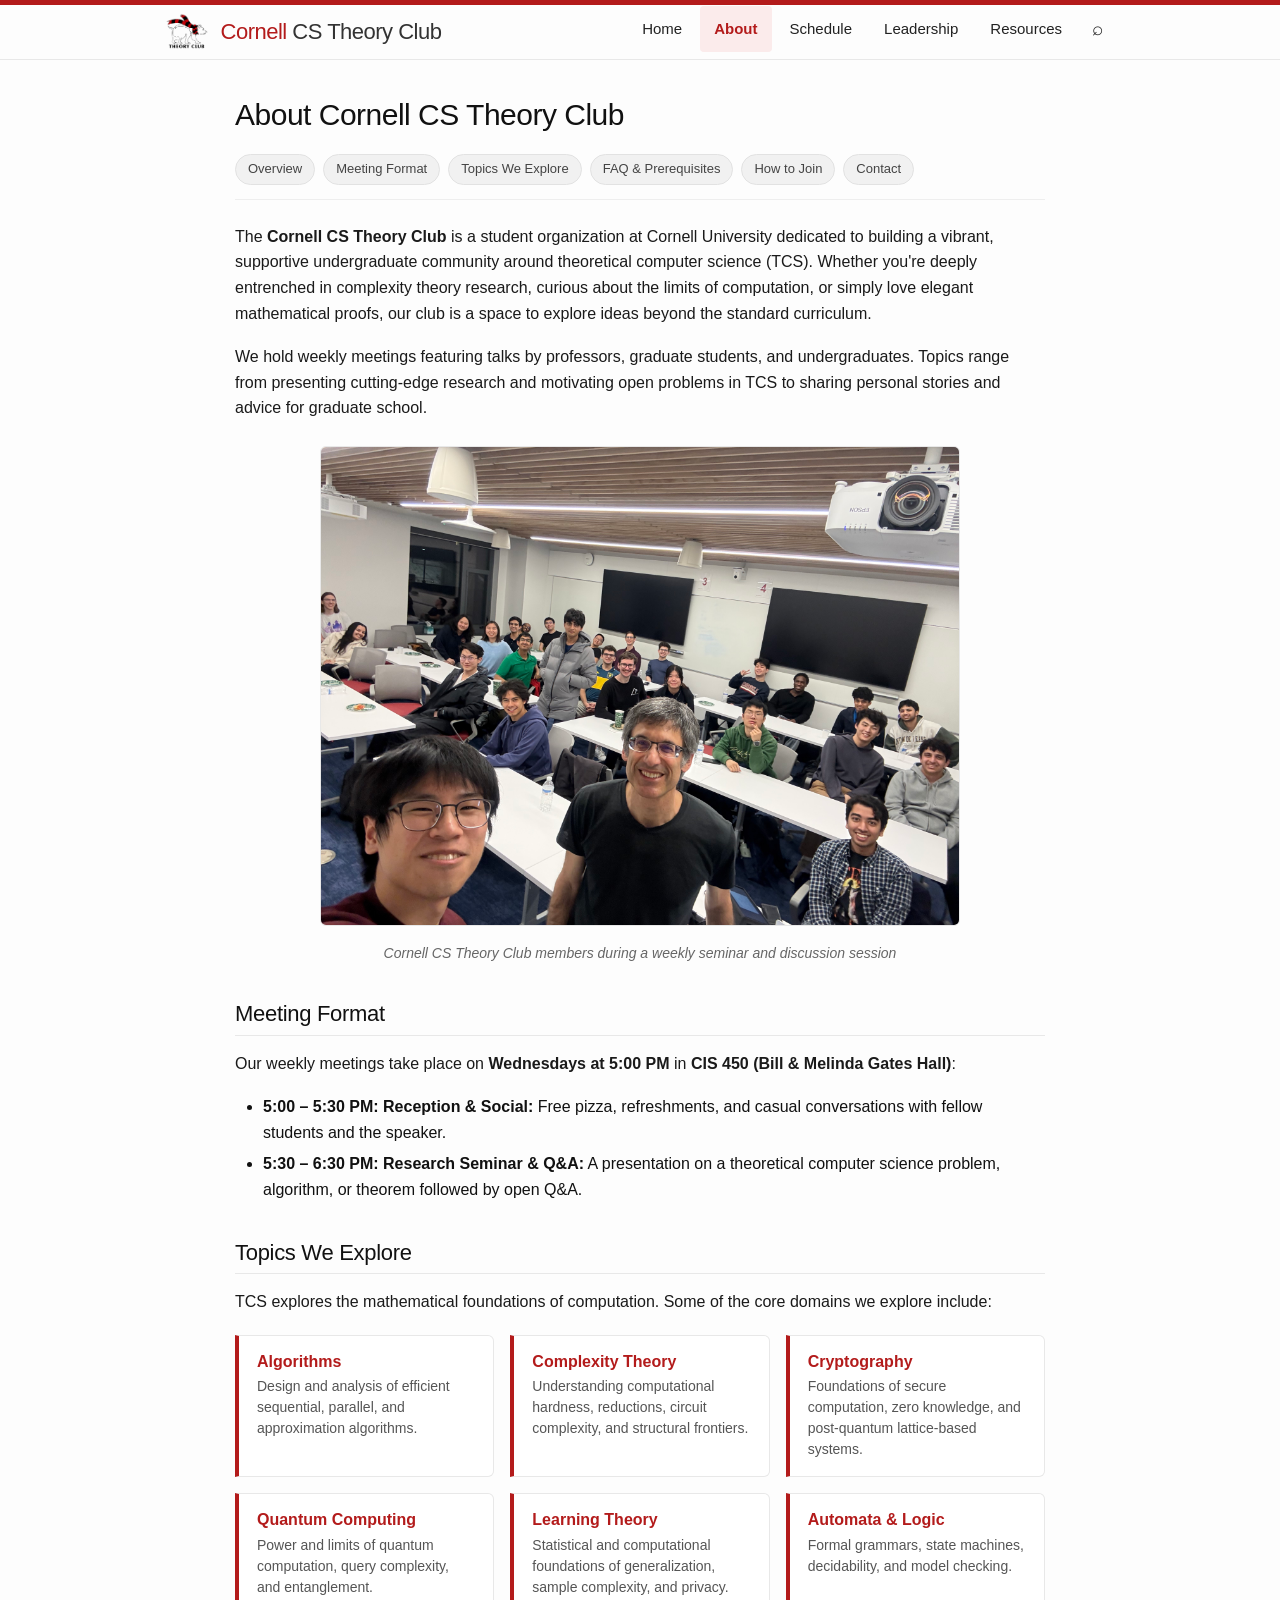
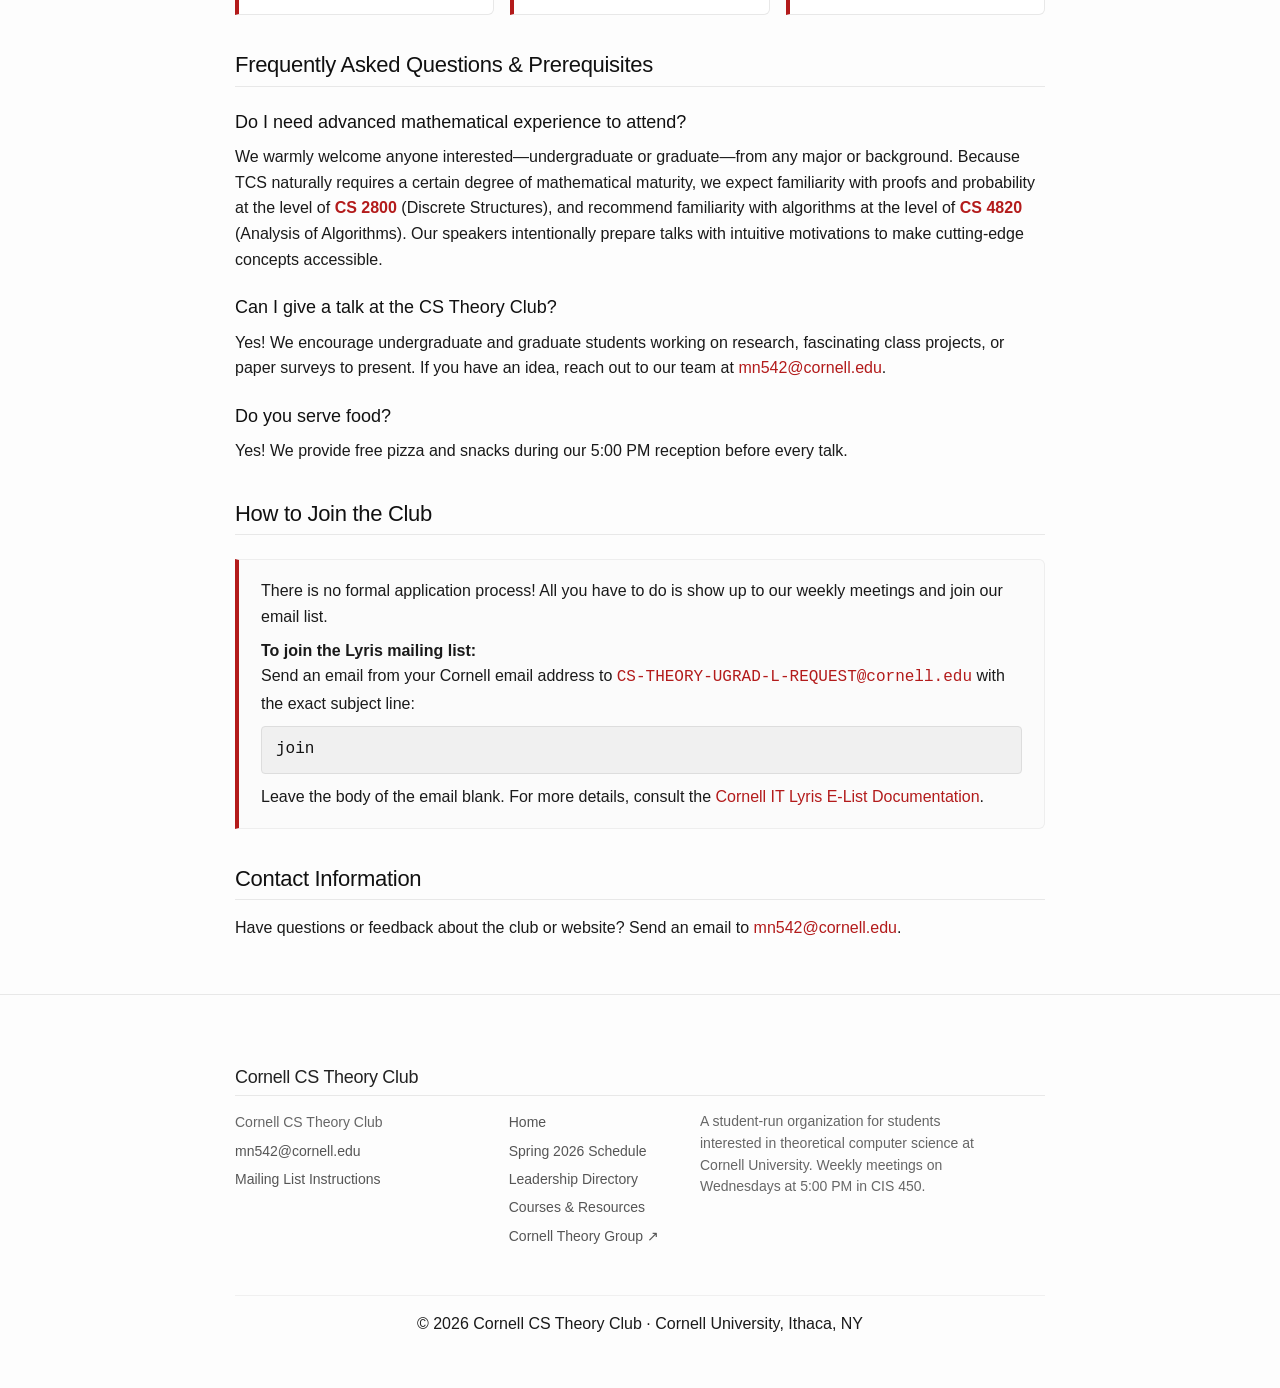
==== about.html @ 3f64b9d6 "Reformat" ====
<!DOCTYPE html>
<html lang="en">
<head>
    <meta charset="utf-8">
    <meta http-equiv="X-UA-Compatible" content="IE=edge">
    <meta name="viewport" content="width=device-width, initial-scale=1">
    <title>About Us | Cornell CS Theory Club</title>
    <meta name="description" content="Learn about the Cornell CS Theory Club, meeting formats, mathematical prerequisites, and how to get involved.">
    <link rel="canonical" href="https://theoryclub.cs.cornell.edu/about.html">
    <link rel="icon" type="image/x-icon" href="favicon.ico">
    <link rel="stylesheet" href="assets/css/main.css">
</head>
<body>
    <!-- Site Header & Navigation Bar -->
    <header class="site-header">
        <nav class="navbar">
            <div class="navbar-container">
                <div class="site-title-container">
                    <a href="index.html"><img src="logo.png" alt="CS Theory Club Logo" class="site-logo"></a>
                    <a class="site-title" rel="author" href="index.html"><span class="cornell">Cornell</span> CS Theory Club</a>
                </div>
                <div class="navbar-contents">
                    <ul>
                        <li><a href="index.html">Home</a></li>
                        <li class="active"><a href="about.html">About</a></li>
                        <li><a href="schedule.html">Schedule</a></li>
                        <li><a href="leadership.html">Leadership</a></li>
                        <li><a href="resources.html">Resources</a></li>
                        <li><a href="schedule.html" title="Search talks" class="nav-search-btn">⌕</a></li>
                    </ul>
                </div>
            </div>
        </nav>
    </header>

    <!-- Main Page Content -->
    <main class="page-content" aria-label="Content">
        <div class="wrapper">
            <h1 class="page-heading" id="overview">About Cornell CS Theory Club</h1>

            <div class="subnav-pills">
                <a href="#overview">Overview</a>
                <a href="#meetings">Meeting Format</a>
                <a href="#topics">Topics We Explore</a>
                <a href="#faq">FAQ &amp; Prerequisites</a>
                <a href="#join">How to Join</a>
                <a href="#contact">Contact</a>
            </div>

            <p>
                The <strong>Cornell CS Theory Club</strong> is a student organization at Cornell University dedicated to building a vibrant, 
                supportive undergraduate community around theoretical computer science (TCS). 
                Whether you're deeply entrenched in complexity theory research, curious about the limits of computation, or simply love elegant mathematical proofs, 
                our club is a space to explore ideas beyond the standard curriculum.
            </p>

            <p>
                We hold weekly meetings featuring talks by professors, graduate students, and undergraduates. 
                Topics range from presenting cutting-edge research and motivating open problems in TCS to sharing personal stories and advice for graduate school.
            </p>

            <figure>
                <img src="club2.jpg" alt="CS Theory Club Discussion" style="max-height: 480px; object-fit: cover;">
                <figcaption>Cornell CS Theory Club members during a weekly seminar and discussion session</figcaption>
            </figure>

            <!-- Meeting Format -->
            <h2 id="meetings">Meeting Format</h2>
            <p>Our weekly meetings take place on <strong>Wednesdays at 5:00 PM</strong> in <strong>CIS 450 (Bill &amp; Melinda Gates Hall)</strong>:</p>

            <ul>
                <li><strong>5:00 – 5:30 PM: Reception &amp; Social:</strong> Free pizza, refreshments, and casual conversations with fellow students and the speaker.</li>
                <li><strong>5:30 – 6:30 PM: Research Seminar &amp; Q&amp;A:</strong> A presentation on a theoretical computer science problem, algorithm, or theorem followed by open Q&amp;A.</li>
            </ul>

            <!-- Topics We Explore -->
            <h2 id="topics">Topics We Explore</h2>
            <p>
                TCS explores the mathematical foundations of computation. Some of the core domains we explore include:
            </p>

            <div class="topics-grid">
                <div class="topic-item">
                    <h4>Algorithms</h4>
                    <p>Design and analysis of efficient sequential, parallel, and approximation algorithms.</p>
                </div>
                <div class="topic-item">
                    <h4>Complexity Theory</h4>
                    <p>Understanding computational hardness, reductions, circuit complexity, and structural frontiers.</p>
                </div>
                <div class="topic-item">
                    <h4>Cryptography</h4>
                    <p>Foundations of secure computation, zero knowledge, and post-quantum lattice-based systems.</p>
                </div>
                <div class="topic-item">
                    <h4>Quantum Computing</h4>
                    <p>Power and limits of quantum computation, query complexity, and entanglement.</p>
                </div>
                <div class="topic-item">
                    <h4>Learning Theory</h4>
                    <p>Statistical and computational foundations of generalization, sample complexity, and privacy.</p>
                </div>
                <div class="topic-item">
                    <h4>Automata &amp; Logic</h4>
                    <p>Formal grammars, state machines, decidability, and model checking.</p>
                </div>
            </div>

            <!-- Mathematical Maturity & Prerequisites -->
            <h2 id="faq">Frequently Asked Questions &amp; Prerequisites</h2>

            <h3>Do I need advanced mathematical experience to attend?</h3>
            <p>
                We warmly welcome anyone interested—undergraduate or graduate—from any major or background. 
                Because TCS naturally requires a certain degree of mathematical maturity, we expect familiarity with proofs and probability 
                at the level of <strong><a href="resources.html#courses">CS 2800</a></strong> (Discrete Structures), and recommend familiarity with algorithms 
                at the level of <strong><a href="https://www.cs.cornell.edu/courses/cs4820/2025sp/lectures/" target="_blank" rel="noopener">CS 4820</a></strong> (Analysis of Algorithms).
                Our speakers intentionally prepare talks with intuitive motivations to make cutting-edge concepts accessible.
            </p>

            <h3>Can I give a talk at the CS Theory Club?</h3>
            <p>
                Yes! We encourage undergraduate and graduate students working on research, fascinating class projects, or paper surveys to present. 
                If you have an idea, reach out to our team at 
                <a href="mailto:mn542@cornell.edu?subject=CS%20Theory%20Club%20Talk%20Proposal">mn542@cornell.edu</a>.
            </p>

            <h3>Do you serve food?</h3>
            <p>
                Yes! We provide free pizza and snacks during our 5:00 PM reception before every talk.
            </p>

            <!-- How to Join -->
            <h2 id="join">How to Join the Club</h2>
            <div class="info-box">
                <p>
                    There is no formal application process! All you have to do is show up to our weekly meetings and join our email list.
                </p>
                <p>
                    <strong>To join the Lyris mailing list:</strong><br>
                    Send an email from your Cornell email address to 
                    <a href="mailto:CS-THEORY-UGRAD-L-REQUEST@cornell.edu?subject=join"><code>CS-THEORY-UGRAD-L-REQUEST@cornell.edu</code></a> 
                    with the exact subject line:
                </p>
                <pre style="background: #f0f0f0; padding: 10px 14px; border-radius: 4px; border: 1px solid #ddd; margin: 10px 0;">join</pre>
                <p>
                    Leave the body of the email blank. For more details, consult the 
                    <a href="https://it.cornell.edu/lyris/join-e-lists-lyris" target="_blank" rel="noopener">Cornell IT Lyris E-List Documentation</a>.
                </p>
            </div>

            <h2 id="contact">Contact Information</h2>
            <p>
                Have questions or feedback about the club or website? Send an email to 
                <a href="mailto:mn542@cornell.edu?subject=CS%20Theory%20Club%20Inquiry">mn542@cornell.edu</a>.
            </p>
        </div>
    </main>

    <!-- Site Footer -->
    <footer class="site-footer h-card">
        <data class="u-url" href="about.html"></data>
        <div class="wrapper">
            <h2 class="footer-heading">Cornell CS Theory Club</h2>
            <div class="footer-col-wrapper">
                <div class="footer-col footer-col-1">
                    <ul class="contact-list">
                        <li class="p-name">Cornell CS Theory Club</li>
                        <li><a class="u-email" href="mailto:mn542@cornell.edu">mn542@cornell.edu</a></li>
                        <li><a href="https://it.cornell.edu/lyris/join-e-lists-lyris" target="_blank" rel="noopener">Mailing List Instructions</a></li>
                    </ul>
                </div>
                <div class="footer-col footer-col-2">
                    <ul class="footer-links">
                        <li><a href="index.html">Home</a></li>
                        <li><a href="schedule.html">Spring 2026 Schedule</a></li>
                        <li><a href="leadership.html">Leadership Directory</a></li>
                        <li><a href="resources.html">Courses &amp; Resources</a></li>
                        <li><a href="https://www.cs.cornell.edu/research/theory" target="_blank" rel="noopener">Cornell Theory Group ↗</a></li>
                    </ul>
                </div>
                <div class="footer-col footer-col-3">
                    <p>
                        A student-run organization for students interested in theoretical computer science at Cornell University. 
                        Weekly meetings on Wednesdays at 5:00 PM in CIS 450.
                    </p>
                </div>
            </div>
            <div class="footer-bottom">
                <p>&copy; 2026 Cornell CS Theory Club &middot; Cornell University, Ithaca, NY</p>
            </div>
        </div>
    </footer>
</body>
</html>
---- assets/css/main.css ----
/* ==========================================================================
   Cornell CS Theory Club - Main Stylesheet
   Modeled after Cornell Physics Wiki (Jekyll Minima + custom wiki navigation)
   ========================================================================== */

/* --- Reset & Base Settings --- */
*, *::before, *::after {
    box-sizing: border-box;
    margin: 0;
    padding: 0;
}

html {
    font-size: 16px;
    scroll-behavior: smooth;
}

body {
    font-family: -apple-system, BlinkMacSystemFont, "Segoe UI", Roboto, Helvetica, Arial, sans-serif, "Apple Color Emoji", "Segoe UI Emoji", "Segoe UI Symbol";
    font-size: 16px;
    line-height: 1.6;
    font-weight: 400;
    color: #111111;
    background-color: #fdfdfd;
    display: flex;
    min-height: 100vh;
    flex-direction: column;
    -webkit-text-size-adjust: 100%;
    -webkit-font-smoothing: antialiased;
}

/* --- Container & Layout --- */
.wrapper {
    max-width: 860px;
    margin-right: auto;
    margin-left: auto;
    padding-right: 25px;
    padding-left: 25px;
    width: 100%;
}

.page-content {
    padding: 35px 0;
    flex: 1 0 auto;
}

/* --- Typography --- */
h1, h2, h3, h4, h5, h6 {
    color: #111111;
    font-weight: 400;
    line-height: 1.3;
}

.page-heading, h1 {
    font-size: 30px;
    letter-spacing: -0.5px;
    margin-bottom: 20px;
    font-weight: 400;
}

h2 {
    font-size: 22px;
    letter-spacing: -0.3px;
    margin-top: 36px;
    margin-bottom: 15px;
    padding-bottom: 6px;
    border-bottom: 1px solid #e8e8e8;
}

h3 {
    font-size: 18px;
    font-weight: 500;
    margin-top: 24px;
    margin-bottom: 10px;
}

h4 {
    font-size: 16px;
    font-weight: 600;
    margin-bottom: 6px;
}

p, blockquote, pre, ul, ol, dl, figure {
    margin-bottom: 18px;
}

p {
    font-size: 16px;
    color: #1a1a1a;
}

a {
    color: #b31b1b;
    text-decoration: none;
    transition: color 0.15s ease, text-decoration 0.15s ease;
}

a:hover {
    color: #801010;
    text-decoration: underline;
}

a:visited {
    color: #8e1515;
}

ul, ol {
    margin-left: 28px;
}

li {
    margin-bottom: 6px;
}

/* --- Header & Navigation Bar (Cornell Physics Wiki Format) --- */
.site-header {
    border-top: 5px solid #b31b1b; /* Cornell Carnelian brand accent bar */
    border-bottom: 1px solid #e8e8e8;
    min-height: 56px;
    background-color: #fdfdfd;
    position: relative;
    z-index: 100;
}

.navbar {
    background-color: #fdfdfd;
}

.navbar-container {
    display: flex;
    align-items: center;
    justify-content: space-between;
    max-width: 1000px;
    margin: 0 auto;
    padding: 0 25px;
    position: relative;
}

.site-title-container {
    display: flex;
    align-items: center;
    gap: 12px;
}

.site-logo {
    height: 38px;
    width: auto;
    display: inline-block;
    vertical-align: middle;
}

.site-title {
    font-size: 22px;
    font-weight: 400;
    line-height: 54px;
    letter-spacing: -0.5px;
    color: #333333;
    text-decoration: none;
    display: inline-block;
}

.site-title:hover {
    text-decoration: none;
    color: #b31b1b;
}

.site-title:visited {
    color: #333333;
}

.site-title span.cornell {
    color: #b31b1b;
    font-weight: 500;
}

/* Nav Menu & Contents */
.navbar-contents {
    display: flex;
    align-items: center;
}

.navbar-contents > ul {
    list-style-type: none;
    margin-bottom: 0;
    margin-left: 0;
    display: flex;
    align-items: center;
    gap: 4px;
}

.navbar-contents li {
    line-height: 30px;
    position: relative;
}

.navbar-contents a {
    display: block;
    padding: 8px 14px;
    color: #222222;
    text-decoration: none;
    font-size: 15px;
    font-weight: 500;
    border-radius: 4px;
    transition: background-color 0.15s ease, color 0.15s ease;
}

.navbar-contents a:hover {
    background-color: #f1f1f1;
    color: #b31b1b;
    text-decoration: none;
}

.navbar-contents li.active > a {
    font-weight: 600;
    color: #b31b1b;
    background-color: #fbebeb;
}

.nav-search-btn {
    font-size: 1.2em !important;
    line-height: 1;
    padding: 8px 12px !important;
}

/* In-Page Subnav / Jump Pills */
.subnav-pills {
    display: flex;
    flex-wrap: wrap;
    gap: 8px;
    margin: 12px 0 24px 0;
    padding-bottom: 14px;
    border-bottom: 1px solid #eeeeee;
}

.subnav-pills a {
    display: inline-block;
    font-size: 13px;
    font-weight: 500;
    padding: 4px 12px;
    border-radius: 16px;
    background: #f1f1f1;
    color: #444444;
    text-decoration: none;
    border: 1px solid #e2e2e2;
    transition: all 0.15s ease;
}

.subnav-pills a:hover {
    background: #b31b1b;
    color: #ffffff;
    border-color: #b31b1b;
    text-decoration: none;
}

/* --- Wiki Elements & Callouts --- */
span.tag {
    background: #e9e9e9;
    font-size: 13px;
    font-weight: 500;
    padding: 2px 8px;
    border-radius: 12px;
    margin-right: 6px;
    display: inline-block;
    color: #333333;
    vertical-align: middle;
}

span.tag.carnelian {
    background: #fbebeb;
    color: #b31b1b;
    border: 1px solid #f6d1d1;
}

span.tag.blue {
    background: #eef4fe;
    color: #1a56b2;
    border: 1px solid #d4e4fc;
}

.info-box {
    background-color: #fbfbfb;
    border-left: 4px solid #b31b1b;
    border-top: 1px solid #eeeeee;
    border-right: 1px solid #eeeeee;
    border-bottom: 1px solid #eeeeee;
    padding: 18px 22px;
    border-radius: 0 6px 6px 0;
    margin: 24px 0;
}

.info-box h3 {
    margin-top: 0;
    color: #b31b1b;
    font-size: 18px;
    margin-bottom: 8px;
}

.info-box p {
    margin-bottom: 8px;
}

.info-box p:last-child {
    margin-bottom: 0;
}

.meeting-highlight {
    font-size: 17px;
    font-weight: 600;
    color: #111111;
}

/* Images & Figures */
figure {
    margin: 25px 0;
    text-align: center;
}

figure img {
    max-width: 100%;
    height: auto;
    border-radius: 6px;
    border: 1px solid #e8e8e8;
}

figcaption {
    font-size: 14px;
    color: #666666;
    margin-top: 8px;
    font-style: italic;
}

/* Topics Grid */
.topics-grid {
    display: grid;
    grid-template-columns: repeat(auto-fit, minmax(230px, 1fr));
    gap: 16px;
    margin: 20px 0;
}

.topic-item {
    background: #ffffff;
    border: 1px solid #e8e8e8;
    border-left: 4px solid #b31b1b;
    padding: 16px 18px;
    border-radius: 0 6px 6px 0;
    transition: transform 0.15s ease, box-shadow 0.15s ease;
}

.topic-item:hover {
    transform: translateY(-2px);
    box-shadow: 0 4px 12px rgba(0, 0, 0, 0.06);
}

.topic-item h4 {
    color: #b31b1b;
    margin-bottom: 4px;
    font-size: 16px;
}

.topic-item p {
    color: #555555;
    font-size: 14px;
    margin-bottom: 0;
    line-height: 1.5;
}

/* --- Schedule & Talk Cards --- */
.search-container {
    margin-bottom: 20px;
    display: flex;
    align-items: center;
    gap: 10px;
}

.search-input {
    width: 100%;
    padding: 10px 14px;
    border: 1px solid #d4d4d4;
    border-radius: 6px;
    font-size: 15px;
    outline: none;
    font-family: inherit;
    transition: border-color 0.15s ease, box-shadow 0.15s ease;
}

.search-input:focus {
    border-color: #b31b1b;
    box-shadow: 0 0 0 3px rgba(179, 27, 27, 0.15);
}

.talk-list {
    margin: 20px 0;
}

.talk-card {
    display: flex;
    gap: 18px;
    padding: 16px 20px;
    margin-bottom: 14px;
    background: #ffffff;
    border: 1px solid #e8e8e8;
    border-radius: 8px;
    align-items: center;
    cursor: pointer;
    transition: transform 0.15s ease, box-shadow 0.15s ease, border-color 0.15s ease;
    box-shadow: 0 1px 3px rgba(0, 0, 0, 0.02);
}

.talk-card:hover {
    transform: translateY(-2px);
    border-color: #c8c8c8;
    box-shadow: 0 5px 15px rgba(0, 0, 0, 0.08);
}

.talk-card img {
    width: 65px;
    height: 65px;
    border-radius: 50%;
    object-fit: cover;
    border: 2px solid #b31b1b;
    flex-shrink: 0;
}

.talk-content {
    flex: 1;
}

.talk-title {
    font-weight: 600;
    font-size: 16px;
    color: #111111;
    margin-bottom: 6px;
    line-height: 1.4;
}

.talk-meta {
    color: #666666;
    font-size: 14px;
    display: flex;
    flex-wrap: wrap;
    align-items: center;
    gap: 8px;
}

.talk-details-btn {
    font-size: 13px;
    color: #b31b1b;
    margin-left: auto;
    font-weight: 500;
    text-decoration: underline;
}

/* --- Leadership Directory --- */
.leadership-grid {
    display: grid;
    grid-template-columns: repeat(auto-fit, minmax(180px, 1fr));
    gap: 20px;
    margin-top: 24px;
    margin-bottom: 30px;
}

.leadership-card {
    background: #ffffff;
    border: 1px solid #e8e8e8;
    padding: 22px 16px;
    border-radius: 8px;
    text-align: center;
    box-shadow: 0 1px 3px rgba(0, 0, 0, 0.03);
    transition: transform 0.15s ease, box-shadow 0.15s ease;
}

.leadership-card:hover {
    transform: translateY(-2px);
    box-shadow: 0 6px 16px rgba(0, 0, 0, 0.06);
}

.leadership-img-wrapper {
    width: 120px;
    height: 120px;
    border-radius: 50%;
    border: 3px solid #b31b1b;
    margin: 0 auto 12px auto;
    overflow: hidden;
}

.leadership-img-wrapper img {
    width: 100%;
    height: 100%;
    object-fit: cover;
    display: block;
}

/* Custom zooms preserved from original design */
.zoom-nancy {
    transform: scale(1.8);
    transform-origin: center center;
}

.zoom-max {
    transform: scale(1.5);
    transform-origin: center center;
}

.zoom-ahan {
    transform: scale(1.3);
    transform-origin: center bottom;
}

.leadership-card h4 {
    color: #111111;
    font-size: 17px;
    font-weight: 600;
    margin-bottom: 4px;
}

.leadership-card p.role {
    color: #b31b1b;
    font-size: 14px;
    font-weight: 500;
    margin-bottom: 6px;
}

.leadership-card p.bio-snippet {
    color: #666666;
    font-size: 13px;
    line-height: 1.4;
    margin-bottom: 0;
}

/* --- Quick Links / Cards --- */
.action-grid {
    display: grid;
    grid-template-columns: repeat(auto-fit, minmax(200px, 1fr));
    gap: 16px;
    margin: 25px 0;
}

.action-card {
    display: block;
    background: #ffffff;
    border: 1px solid #e8e8e8;
    border-radius: 8px;
    padding: 18px 20px;
    text-decoration: none;
    color: inherit;
    transition: transform 0.15s ease, border-color 0.15s ease, box-shadow 0.15s ease;
}

.action-card:hover {
    transform: translateY(-2px);
    border-color: #b31b1b;
    box-shadow: 0 4px 12px rgba(179, 27, 27, 0.08);
    text-decoration: none;
}

.action-card h3 {
    color: #b31b1b;
    font-size: 17px;
    margin-top: 0;
    margin-bottom: 6px;
}

.action-card p {
    color: #555555;
    font-size: 14px;
    margin-bottom: 0;
}

/* --- Tables (Wiki Style) --- */
table {
    margin-bottom: 30px;
    width: 100%;
    text-align: left;
    color: #3f3f3f;
    border-collapse: collapse;
    border: 1px solid #e8e8e8;
    font-size: 15px;
}

table tr:nth-child(even) {
    background-color: #f7f7f7;
}

table th, table td {
    padding: 10px 15px;
}

table th {
    background-color: #f0f0f0;
    border: 1px solid #dedede;
    border-bottom-color: #c9c9c9;
    font-weight: 600;
    color: #222222;
}

table td {
    border: 1px solid #e8e8e8;
}

/* --- Modal Dialog (Speaker Abstract & Bio) --- */
.modal {
    display: none;
    position: fixed;
    z-index: 2000;
    left: 0;
    top: 0;
    width: 100%;
    height: 100%;
    background: rgba(0, 0, 0, 0.6);
    backdrop-filter: blur(2px);
}

.modal-content {
    background: #ffffff;
    width: min(720px, 92%);
    margin: 60px auto;
    padding: 30px 35px;
    border-radius: 8px;
    position: relative;
    box-shadow: 0 15px 40px rgba(0, 0, 0, 0.25);
    max-height: 85vh;
    overflow-y: auto;
    border-top: 4px solid #b31b1b;
}

.modal-content h2 {
    font-size: 24px;
    margin-top: 0;
    margin-bottom: 8px;
    padding-bottom: 8px;
    border-bottom: 1px solid #e8e8e8;
    color: #111111;
}

.modal-content h3 {
    margin-top: 20px;
    color: #b31b1b;
    font-size: 18px;
    margin-bottom: 8px;
    font-weight: 600;
}

#modal-bio, #modal-abstract {
    white-space: pre-wrap;
    line-height: 1.65;
    font-size: 15px;
    color: #222222;
}

.close {
    position: absolute;
    right: 20px;
    top: 15px;
    font-size: 28px;
    line-height: 1;
    cursor: pointer;
    color: #888888;
    transition: color 0.15s ease;
}

.close:hover {
    color: #b31b1b;
}

/* --- Footer (Jekyll Minima / Cornell Physics Wiki Format) --- */
.site-footer {
    border-top: 1px solid #e8e8e8;
    padding: 35px 0;
    background-color: #fdfdfd;
    margin-top: auto;
}

.footer-heading {
    font-size: 18px;
    font-weight: 500;
    margin-bottom: 15px;
    color: #222222;
}

.footer-col-wrapper {
    font-size: 14px;
    color: #666666;
    margin-left: -15px;
}

.footer-col-wrapper::after {
    content: "";
    display: table;
    clear: both;
}

.footer-col {
    float: left;
    margin-bottom: 15px;
    padding-left: 15px;
}

.footer-col-1 {
    width: calc(35% - 15px);
}

.footer-col-2 {
    width: calc(25% - 15px);
}

.footer-col-3 {
    width: calc(40% - 15px);
}

.contact-list, .footer-links {
    list-style: none;
    margin-left: 0;
}

.contact-list li, .footer-links li {
    margin-bottom: 6px;
}

.contact-list a, .footer-links a {
    color: #555555;
    text-decoration: none;
}

.contact-list a:hover, .footer-links a:hover {
    color: #b31b1b;
    text-decoration: underline;
}

.footer-col-3 p {
    font-size: 14px;
    line-height: 1.55;
    color: #666666;
}

.footer-bottom {
    border-top: 1px solid #f0f0f0;
    margin-top: 15px;
    padding-top: 15px;
    text-align: center;
    font-size: 13px;
    color: #888888;
}

/* --- Responsive Adjustments --- */
@media screen and (max-width: 1000px) {
    .navbar-container {
        flex-direction: column;
        align-items: flex-start;
        padding-top: 8px;
        padding-bottom: 8px;
    }

    .navbar-contents {
        width: 100%;
        margin-top: 5px;
    }

    .navbar-contents ul {
        flex-wrap: wrap;
        width: 100%;
    }

    .navbar-contents li {
        margin-bottom: 4px;
    }
}

@media screen and (max-width: 800px) {
    .wrapper {
        padding-right: 18px;
        padding-left: 18px;
    }

    .footer-col-1, .footer-col-2 {
        width: calc(50% - 15px);
    }

    .footer-col-3 {
        width: calc(100% - 15px);
    }

    .talk-card {
        flex-direction: column;
        text-align: center;
        padding: 20px 15px;
    }

    .talk-meta {
        justify-content: center;
    }

    .talk-details-btn {
        margin-left: 0;
        margin-top: 8px;
    }
}

@media screen and (max-width: 600px) {
    .site-title {
        font-size: 20px;
    }

    .site-logo {
        height: 32px;
    }

    .footer-col {
        float: none;
        width: calc(100% - 15px);
    }

    .navbar-contents a {
        padding: 8px 10px;
        font-size: 14px;
    }
}
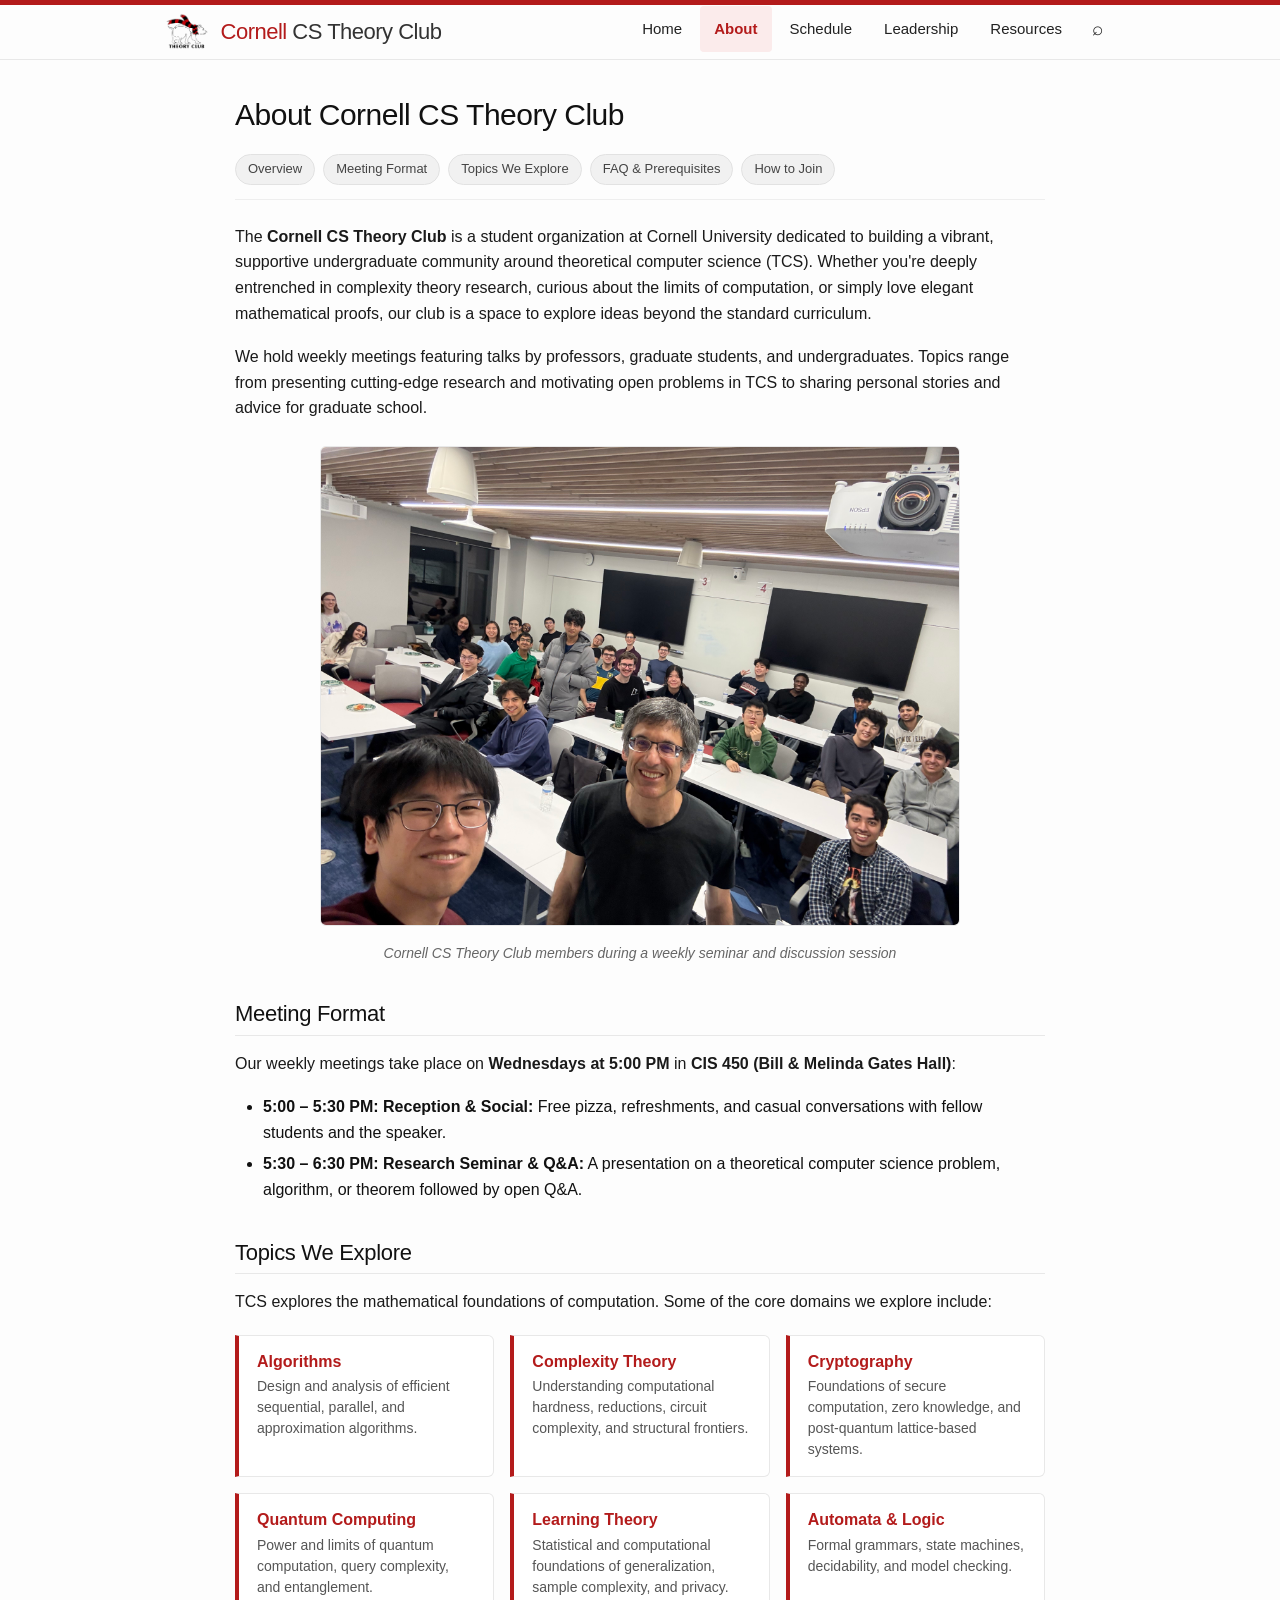
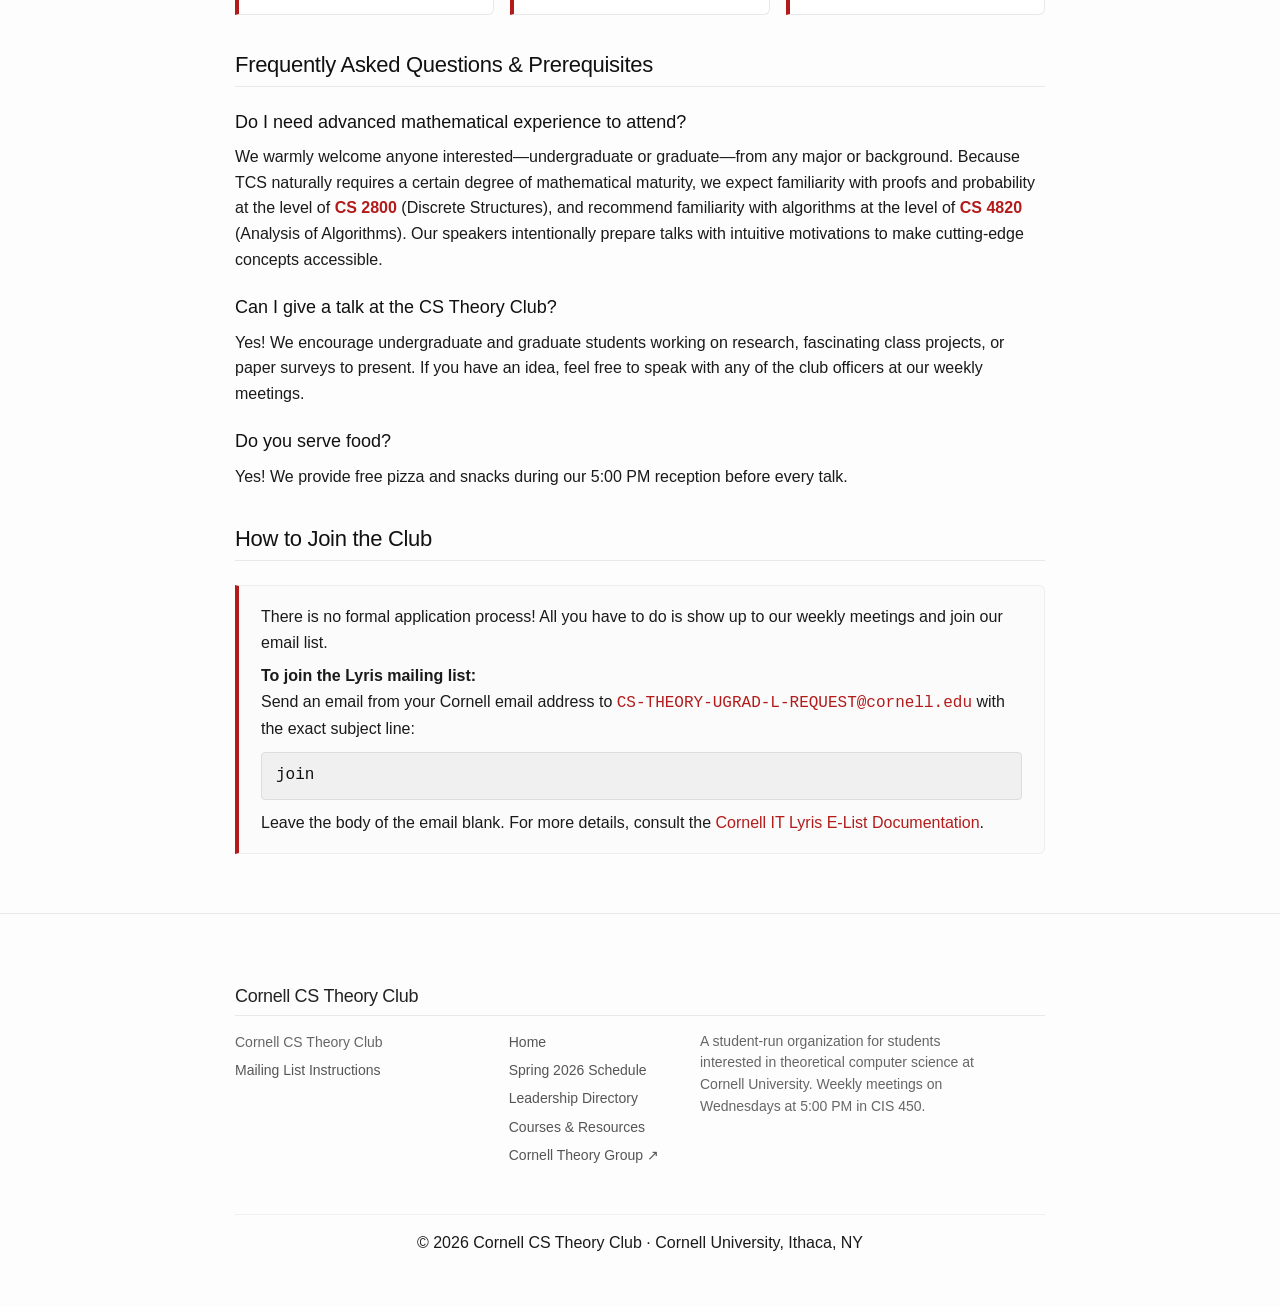
==== commit e59521f9: "remove contact" ====
--- a/about.html
+++ b/about.html
@@ -44,7 +44,6 @@
                 <a href="#topics">Topics We Explore</a>
                 <a href="#faq">FAQ &amp; Prerequisites</a>
                 <a href="#join">How to Join</a>
-                <a href="#contact">Contact</a>
             </div>
 
             <p>
@@ -121,8 +120,7 @@
             <h3>Can I give a talk at the CS Theory Club?</h3>
             <p>
                 Yes! We encourage undergraduate and graduate students working on research, fascinating class projects, or paper surveys to present. 
-                If you have an idea, reach out to our team at 
-                <a href="mailto:mn542@cornell.edu?subject=CS%20Theory%20Club%20Talk%20Proposal">mn542@cornell.edu</a>.
+                If you have an idea, feel free to speak with any of the club officers at our weekly meetings.
             </p>
 
             <h3>Do you serve food?</h3>
@@ -149,11 +147,6 @@
                 </p>
             </div>
 
-            <h2 id="contact">Contact Information</h2>
-            <p>
-                Have questions or feedback about the club or website? Send an email to 
-                <a href="mailto:mn542@cornell.edu?subject=CS%20Theory%20Club%20Inquiry">mn542@cornell.edu</a>.
-            </p>
         </div>
     </main>
 
@@ -166,7 +159,6 @@
                 <div class="footer-col footer-col-1">
                     <ul class="contact-list">
                         <li class="p-name">Cornell CS Theory Club</li>
-                        <li><a class="u-email" href="mailto:mn542@cornell.edu">mn542@cornell.edu</a></li>
                         <li><a href="https://it.cornell.edu/lyris/join-e-lists-lyris" target="_blank" rel="noopener">Mailing List Instructions</a></li>
                     </ul>
                 </div>
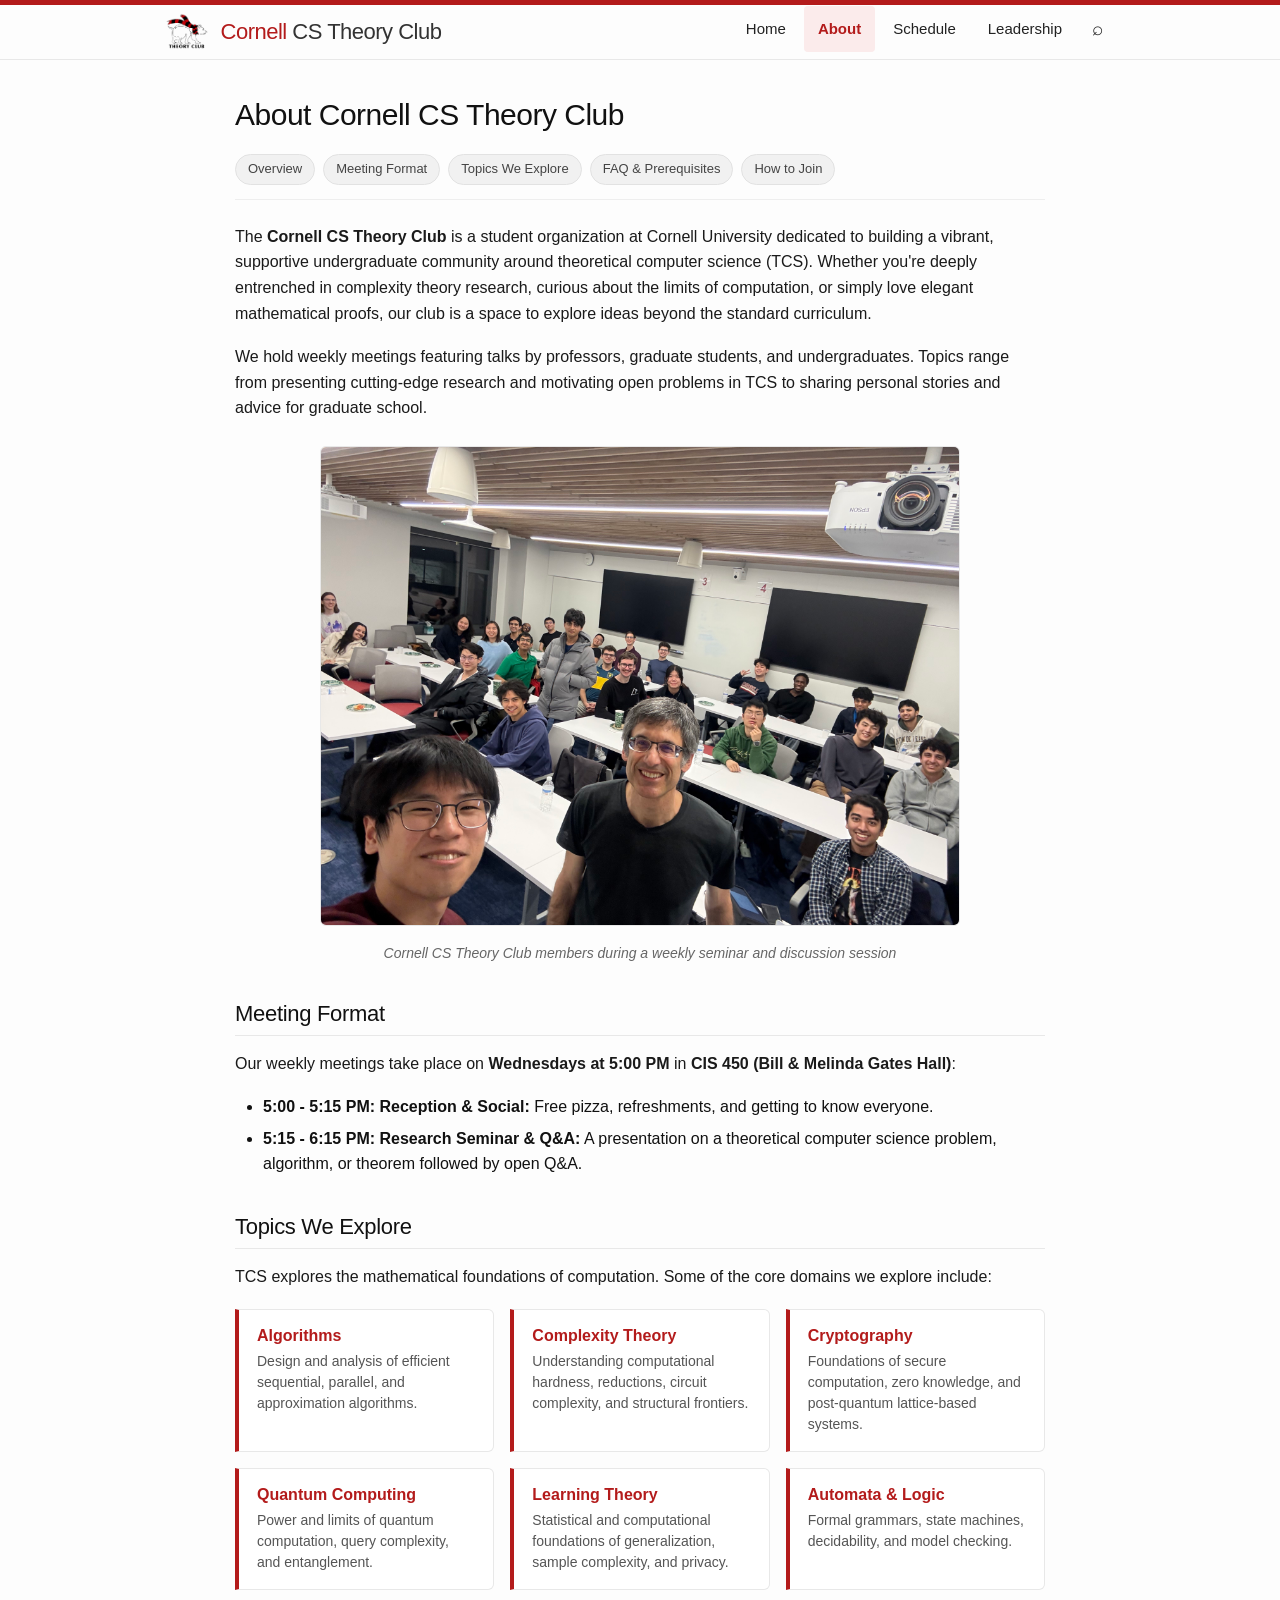
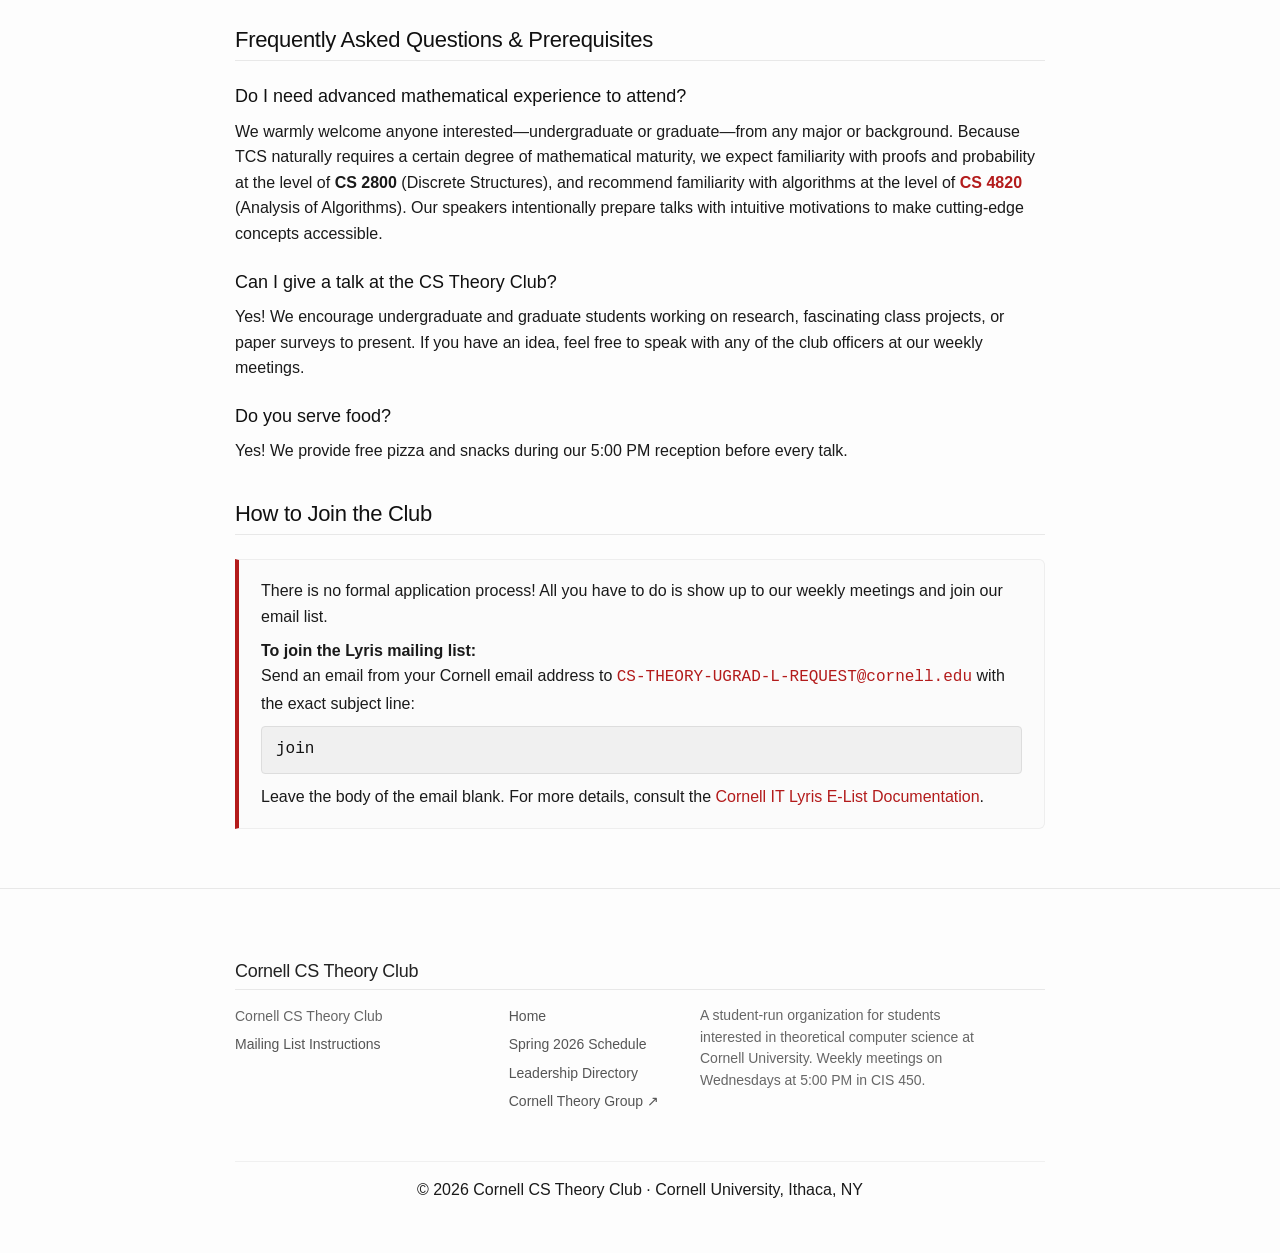
==== commit f9110706: "Edit pictures" ====
--- a/about.html
+++ b/about.html
@@ -25,7 +25,6 @@
                         <li class="active"><a href="about.html">About</a></li>
                         <li><a href="schedule.html">Schedule</a></li>
                         <li><a href="leadership.html">Leadership</a></li>
-                        <li><a href="resources.html">Resources</a></li>
                         <li><a href="schedule.html" title="Search talks" class="nav-search-btn">⌕</a></li>
                     </ul>
                 </div>
@@ -68,8 +67,8 @@
             <p>Our weekly meetings take place on <strong>Wednesdays at 5:00 PM</strong> in <strong>CIS 450 (Bill &amp; Melinda Gates Hall)</strong>:</p>
 
             <ul>
-                <li><strong>5:00 – 5:30 PM: Reception &amp; Social:</strong> Free pizza, refreshments, and casual conversations with fellow students and the speaker.</li>
-                <li><strong>5:30 – 6:30 PM: Research Seminar &amp; Q&amp;A:</strong> A presentation on a theoretical computer science problem, algorithm, or theorem followed by open Q&amp;A.</li>
+                <li><strong>5:00 - 5:15 PM: Reception &amp; Social:</strong> Free pizza, refreshments, and getting to know everyone.</li>
+                <li><strong>5:15 - 6:15 PM: Research Seminar &amp; Q&amp;A:</strong> A presentation on a theoretical computer science problem, algorithm, or theorem followed by open Q&amp;A.</li>
             </ul>
 
             <!-- Topics We Explore -->
@@ -112,7 +111,7 @@
             <p>
                 We warmly welcome anyone interested—undergraduate or graduate—from any major or background. 
                 Because TCS naturally requires a certain degree of mathematical maturity, we expect familiarity with proofs and probability 
-                at the level of <strong><a href="resources.html#courses">CS 2800</a></strong> (Discrete Structures), and recommend familiarity with algorithms 
+                at the level of <strong>CS 2800</strong> (Discrete Structures), and recommend familiarity with algorithms 
                 at the level of <strong><a href="https://www.cs.cornell.edu/courses/cs4820/2025sp/lectures/" target="_blank" rel="noopener">CS 4820</a></strong> (Analysis of Algorithms).
                 Our speakers intentionally prepare talks with intuitive motivations to make cutting-edge concepts accessible.
             </p>
@@ -167,7 +166,6 @@
                         <li><a href="index.html">Home</a></li>
                         <li><a href="schedule.html">Spring 2026 Schedule</a></li>
                         <li><a href="leadership.html">Leadership Directory</a></li>
-                        <li><a href="resources.html">Courses &amp; Resources</a></li>
                         <li><a href="https://www.cs.cornell.edu/research/theory" target="_blank" rel="noopener">Cornell Theory Group ↗</a></li>
                     </ul>
                 </div>
--- a/assets/css/main.css
+++ b/assets/css/main.css
@@ -506,6 +506,10 @@
     transform-origin: center bottom;
 }
 
+.zoom-elizabeth {
+    object-position: center top;
+}
+
 .leadership-card h4 {
     color: #111111;
     font-size: 17px;
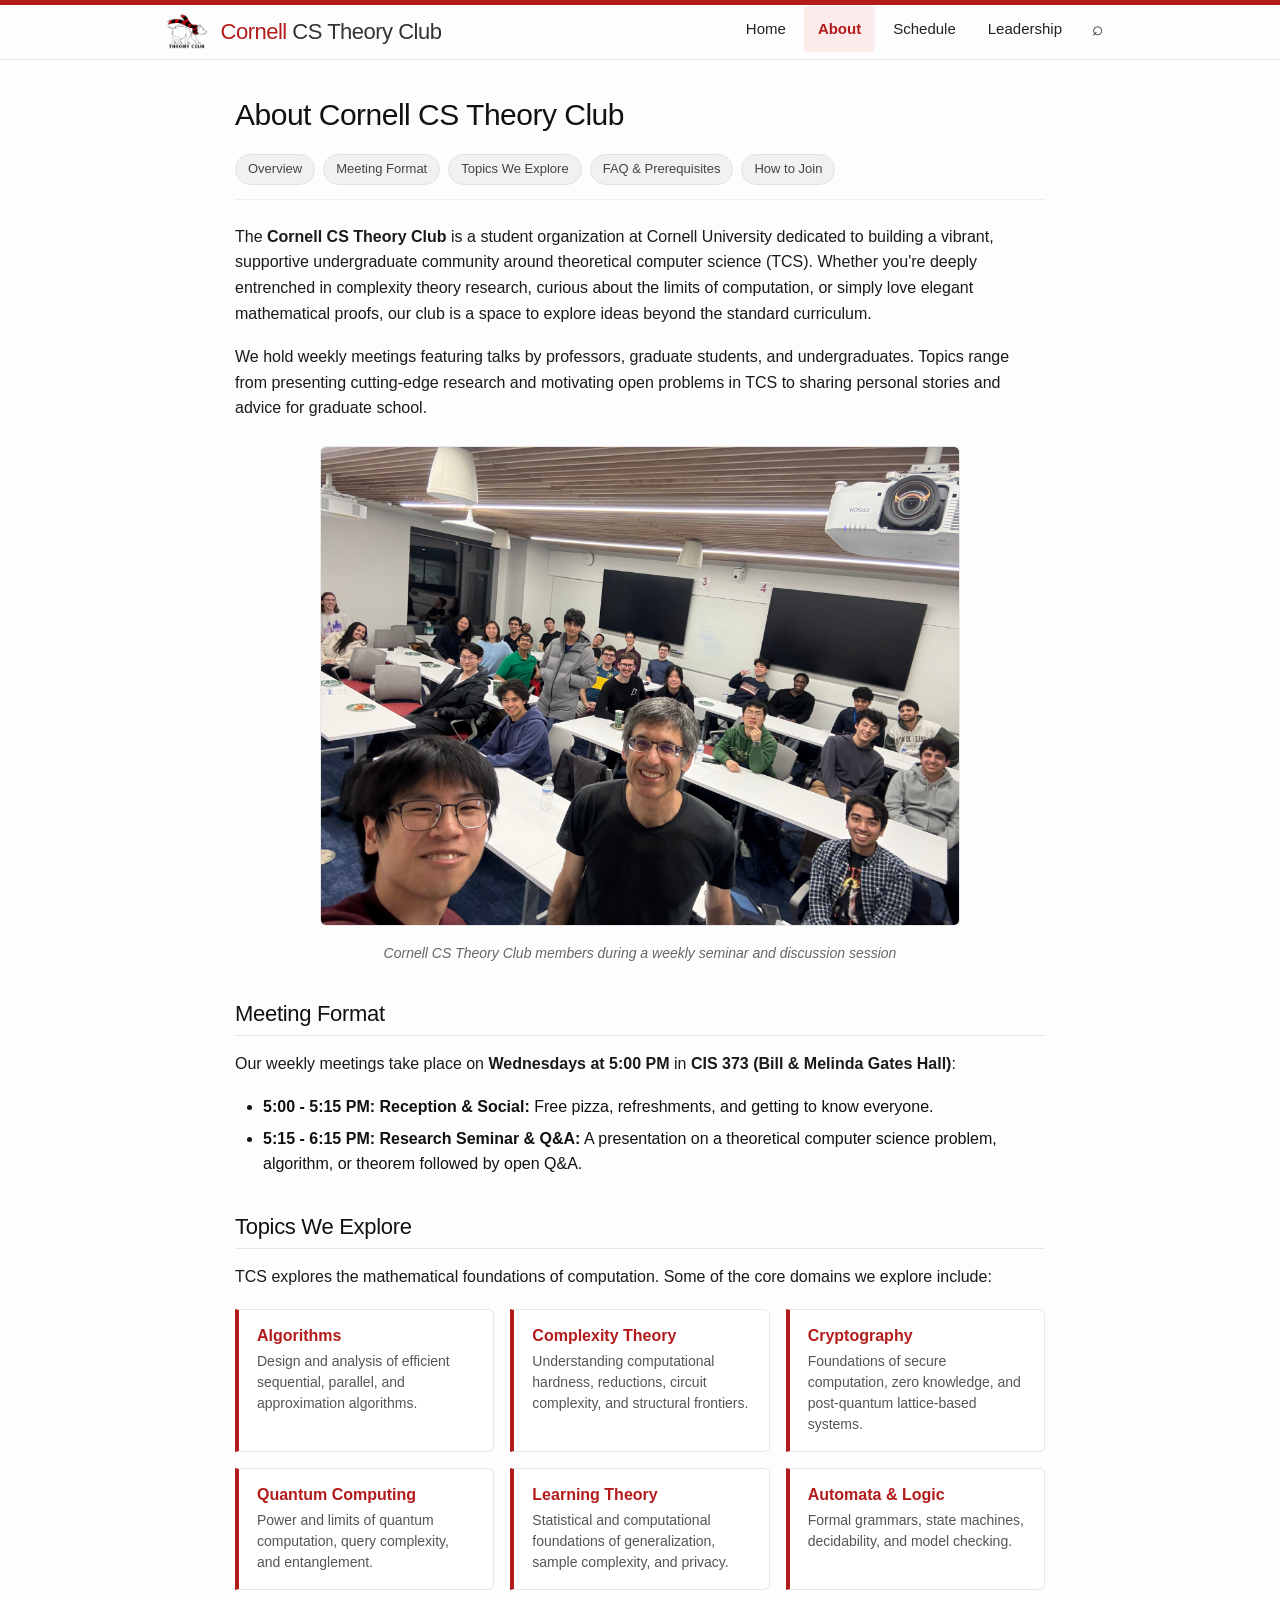
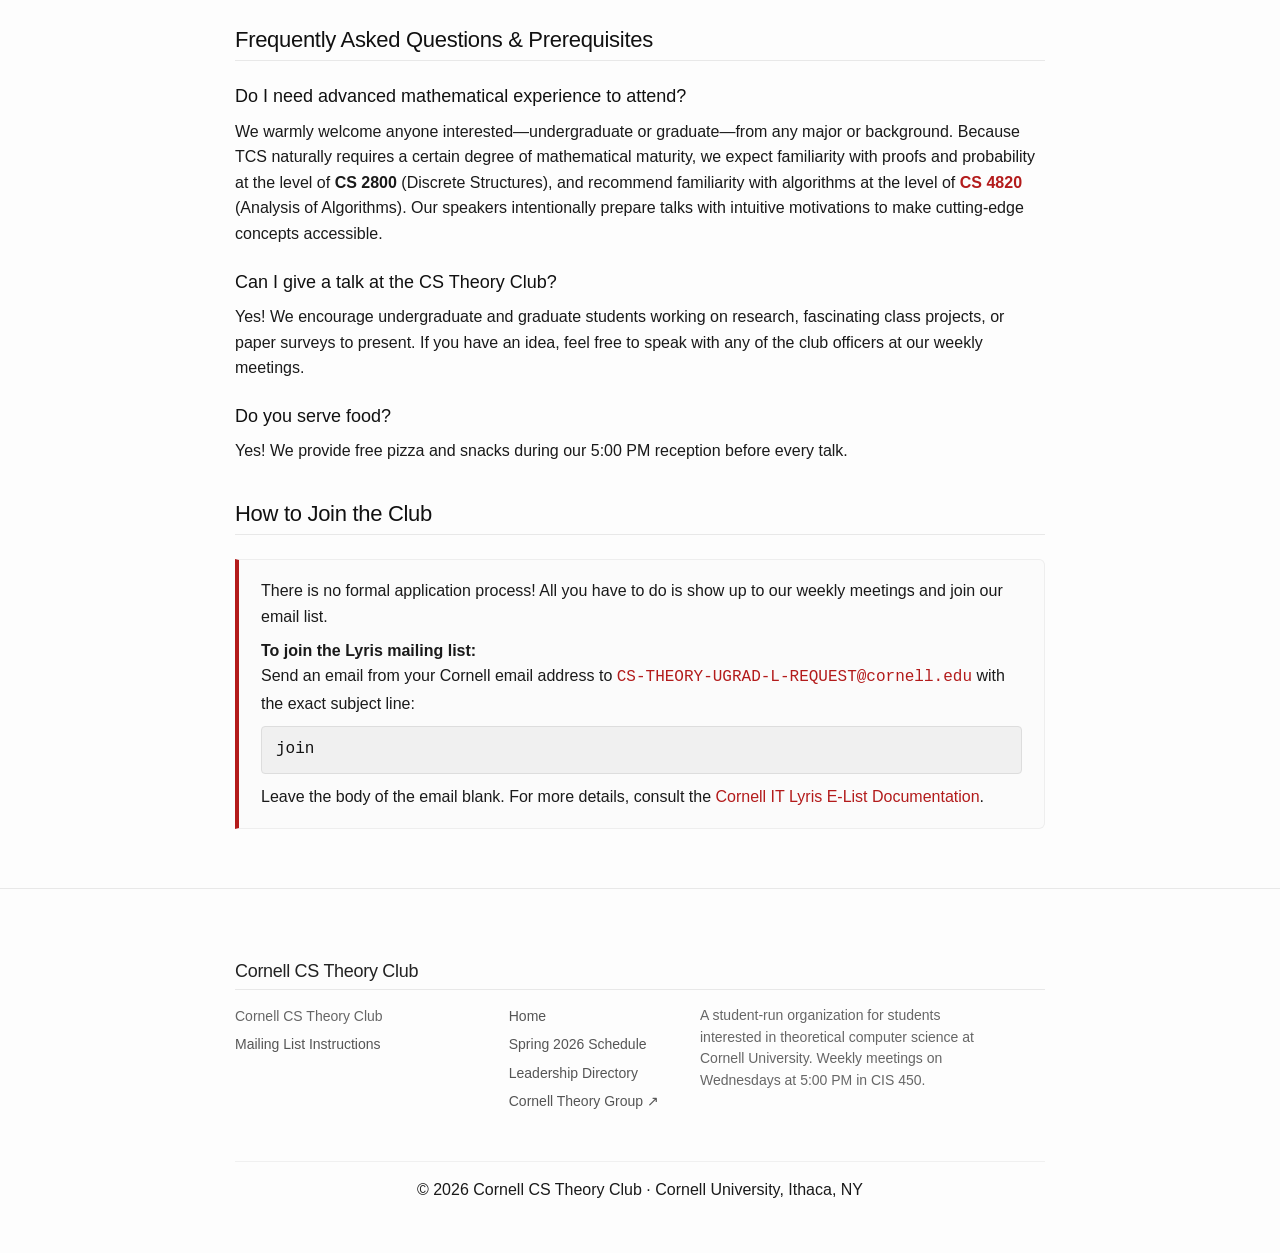
==== commit 83aa8ea3: "Updates for fa26" ====
--- a/about.html
+++ b/about.html
@@ -64,7 +64,7 @@
 
             <!-- Meeting Format -->
             <h2 id="meetings">Meeting Format</h2>
-            <p>Our weekly meetings take place on <strong>Wednesdays at 5:00 PM</strong> in <strong>CIS 450 (Bill &amp; Melinda Gates Hall)</strong>:</p>
+            <p>Our weekly meetings take place on <strong>Wednesdays at 5:00 PM</strong> in <strong>CIS 373 (Bill &amp; Melinda Gates Hall)</strong>:</p>
 
             <ul>
                 <li><strong>5:00 - 5:15 PM: Reception &amp; Social:</strong> Free pizza, refreshments, and getting to know everyone.</li>
--- a/assets/css/main.css
+++ b/assets/css/main.css
@@ -232,7 +232,7 @@
     border-bottom: 1px solid #eeeeee;
 }
 
-.subnav-pills a {
+.subnav-pills a, button {
     display: inline-block;
     font-size: 13px;
     font-weight: 500;
@@ -245,7 +245,7 @@
     transition: all 0.15s ease;
 }
 
-.subnav-pills a:hover {
+.subnav-pills a:hover, button:hover {
     background: #b31b1b;
     color: #ffffff;
     border-color: #b31b1b;
@@ -818,3 +818,8 @@
         font-size: 14px;
     }
 }
+
+/* --- General / Utilities --- */
+.hidden {
+    display: none;
+}
